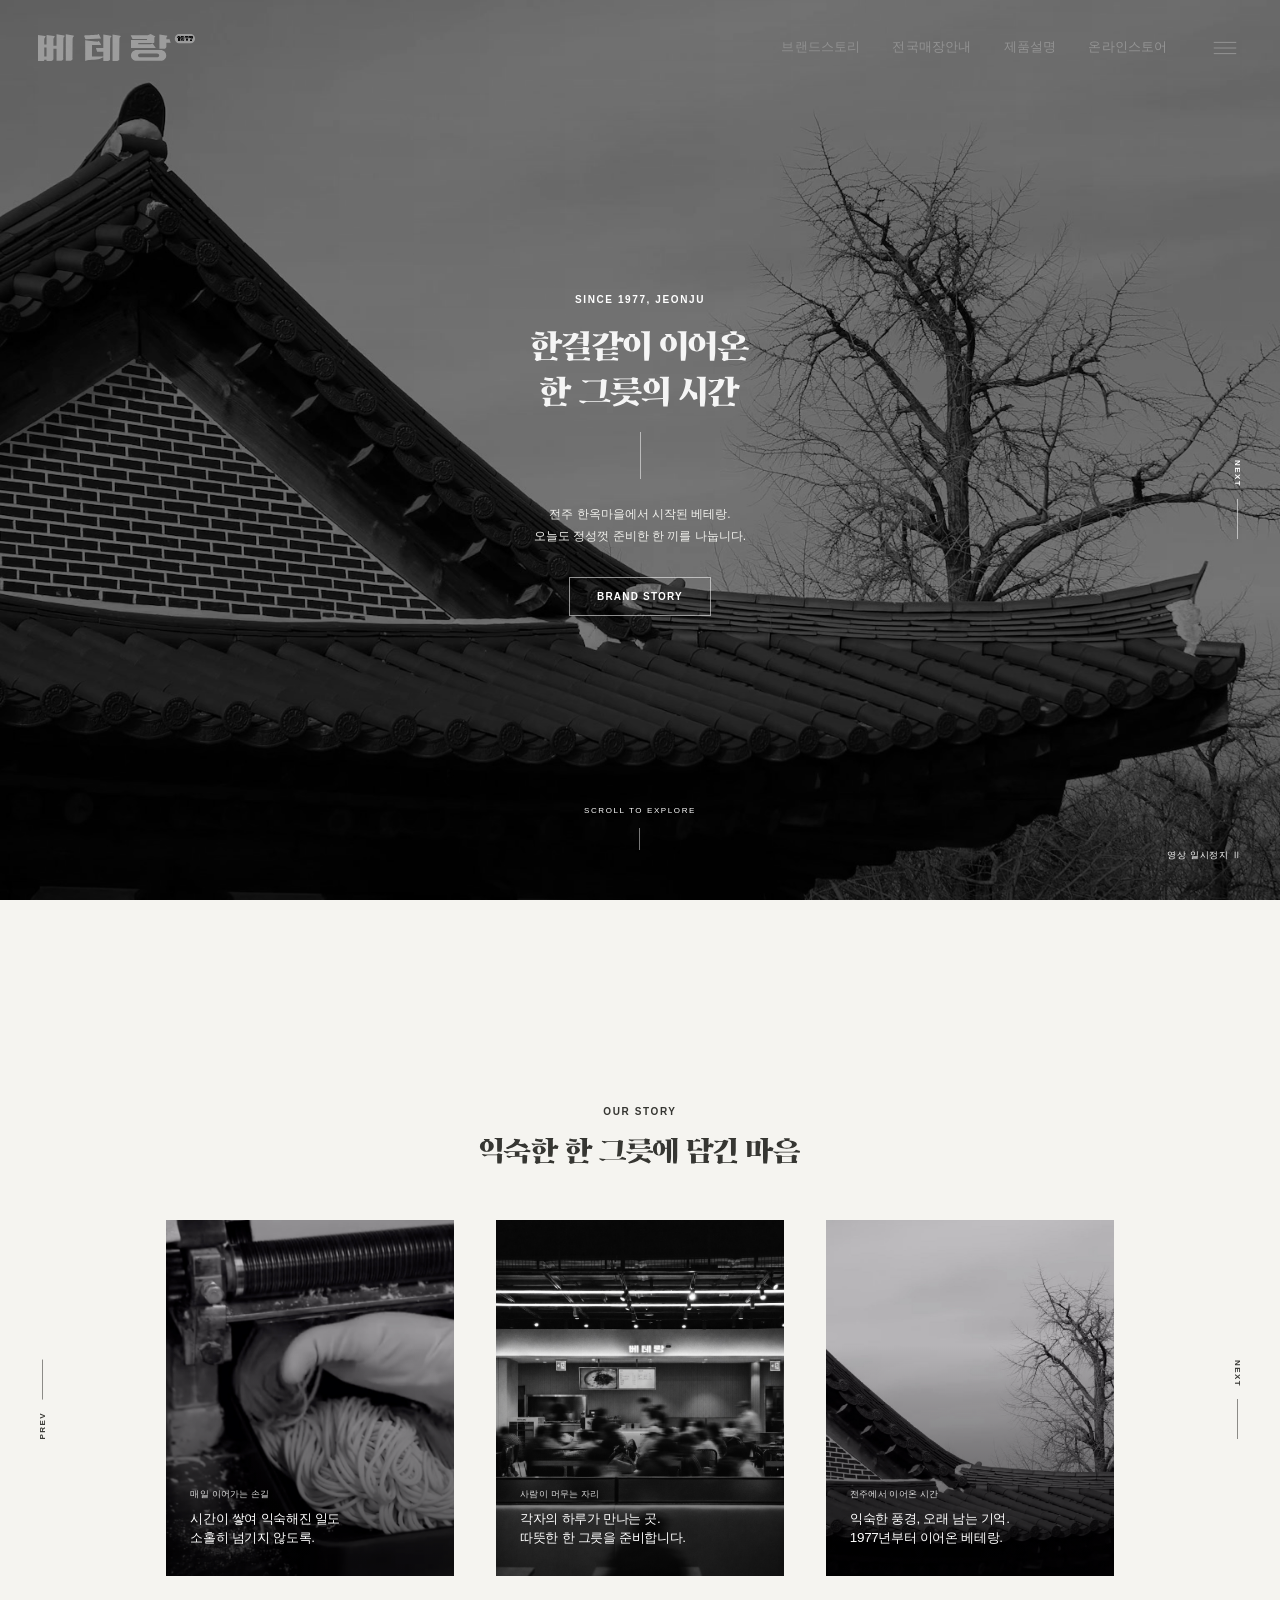
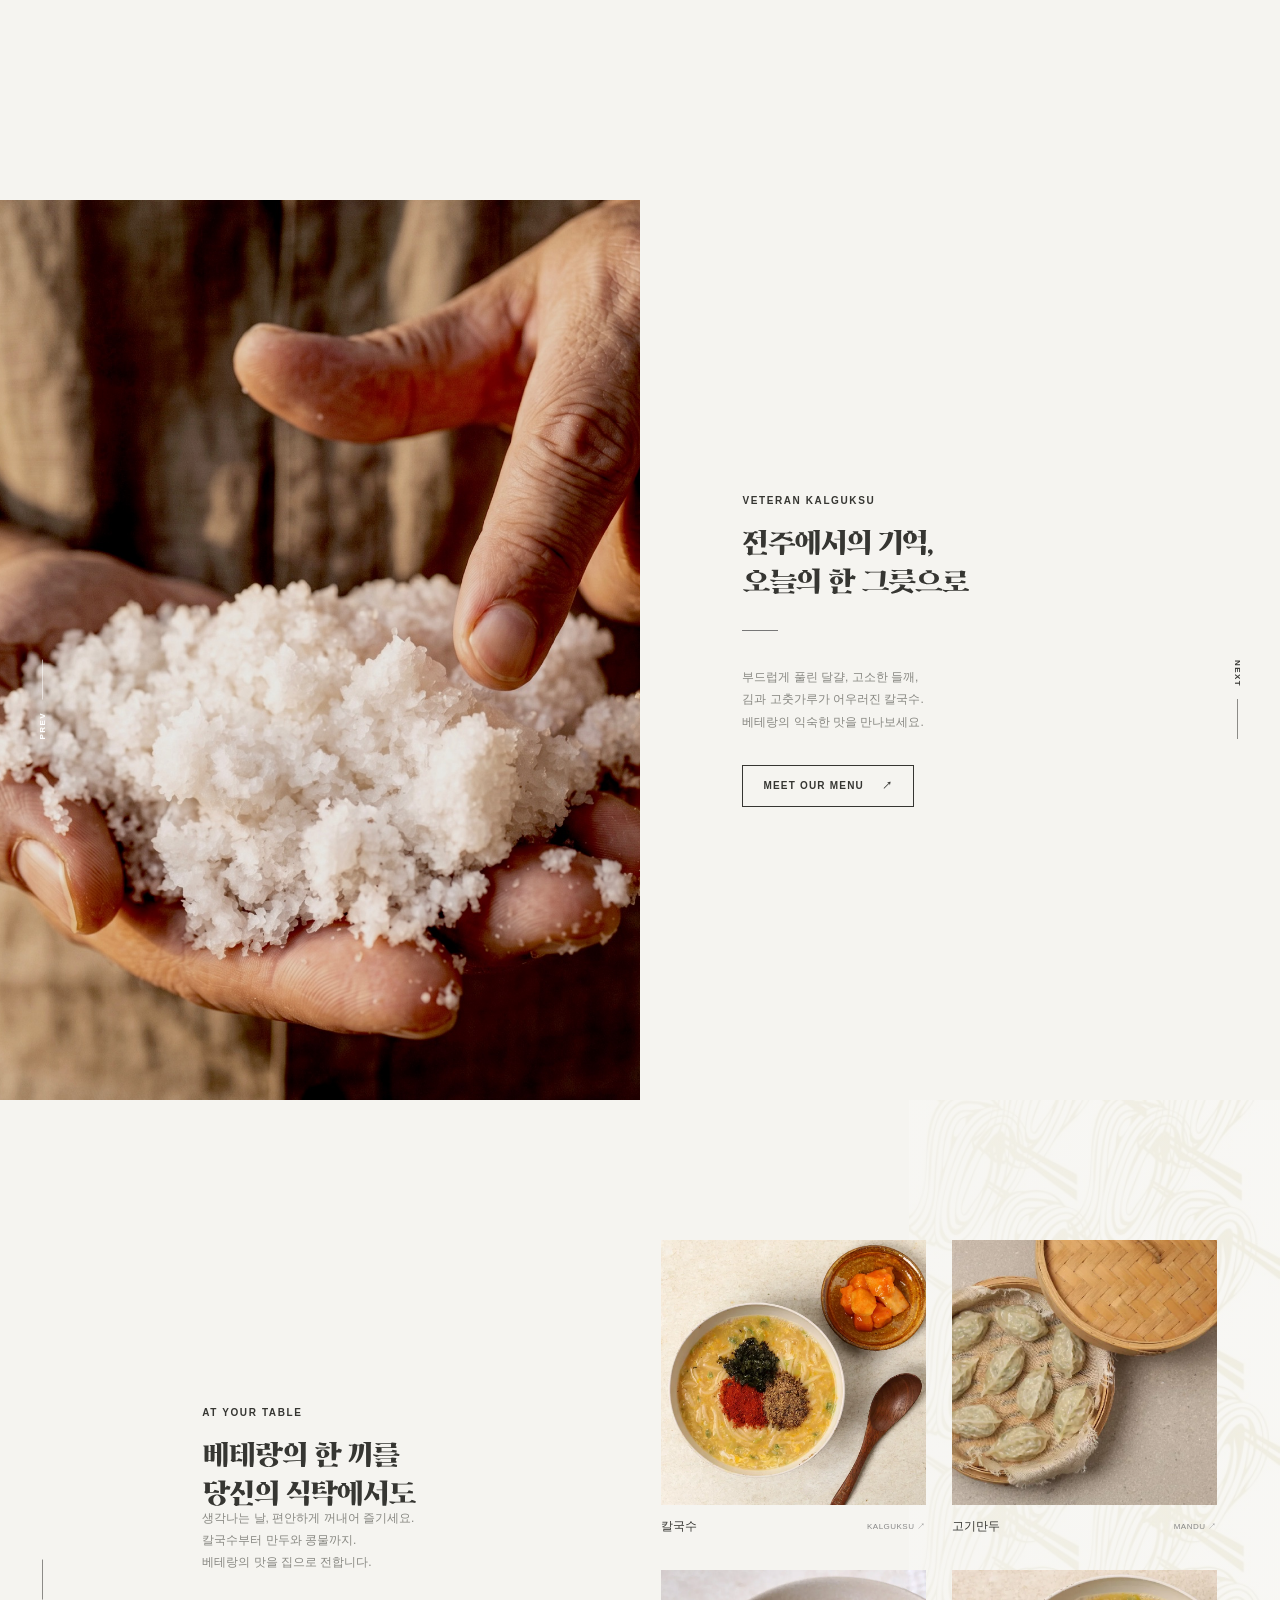
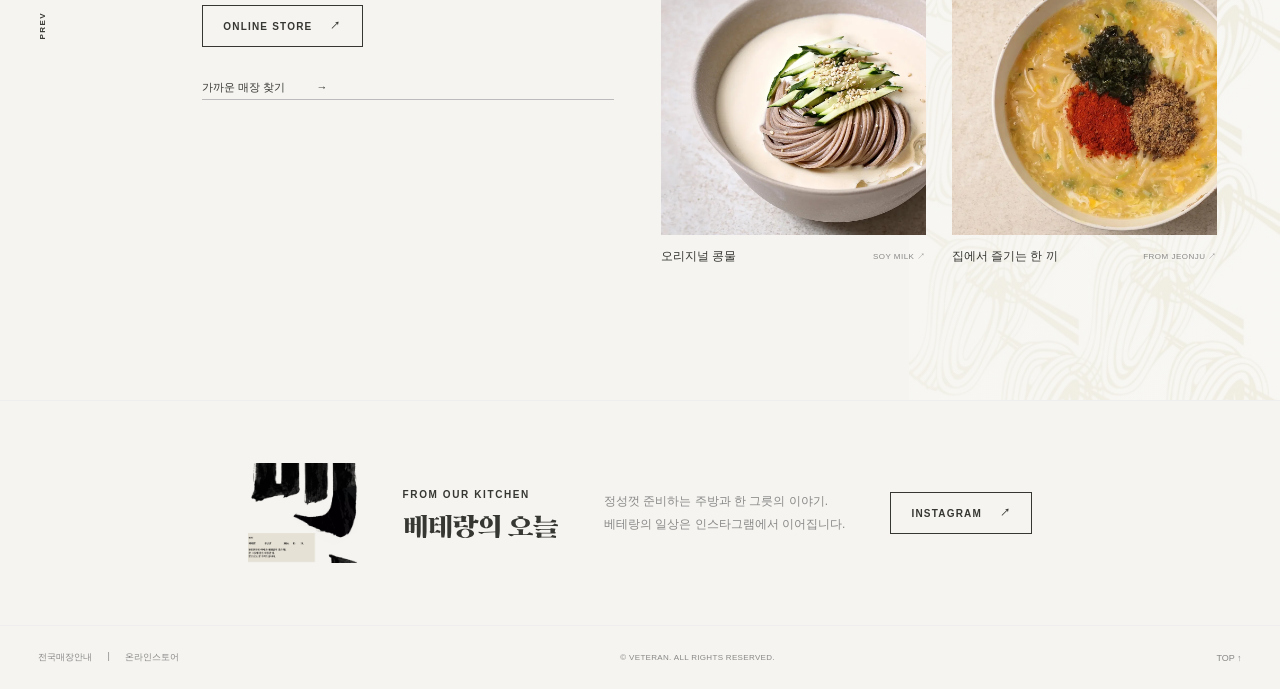
==== index.html @ 6465b23f "Add files via upload" ====
<!doctype html>
<html lang="ko">
<head>
  <meta charset="utf-8">
  <meta name="viewport" content="width=device-width, initial-scale=1">
  <meta name="description" content="1977년 전주에서 시작한 베테랑. 한결같이 준비하는 칼국수와 집에서도 만나는 베테랑의 한 끼.">
  <meta name="theme-color" content="#F5F4F0">
  <meta property="og:title" content="베테랑 · 1977년부터 이어온 한 그릇">
  <meta property="og:description" content="전주의 기억을 오늘의 식탁으로. 베테랑의 이야기, 음식, 매장을 만나보세요.">
  <meta property="og:type" content="website">
  <meta property="og:url" content="https://veteran1977.github.io/">
  <meta name="robots" content="index,follow">
  <link rel="canonical" href="https://veteran1977.github.io/">
  <meta property="og:image" content="https://veteran1977.github.io/assets/brand-still.jpg">
  <meta property="og:image:width" content="1920">
  <meta property="og:image:height" content="1080">
  <title>베테랑 · 1977년부터 이어온 한 그릇</title>
  <link rel="icon" href="assets/favicon.svg" type="image/svg+xml">
  <link rel="preload" as="image" href="assets/hero-poster.jpg">
  <link rel="stylesheet" href="styles.css?v=20261124-4">
  <script src="app.js?v=20261124-4" defer></script>
</head>
<body class="homepage">
  <a class="skip" href="#main">본문 바로가기</a>
  <header class="header"><a class="brand" href="index.html" aria-label="베테랑 홈"><img src="assets/logo-light.svg" alt="베테랑 1977" width="157" height="27"></a><nav class="top-nav" aria-label="주요 메뉴"><a href="brand.html">브랜드스토리</a><a href="stores.html">전국매장안내</a><a href="products.html">제품설명</a><a href="online-store.html">온라인스토어</a></nav><button class="menu-button" aria-label="메뉴 열기" aria-controls="menu" aria-expanded="false"><svg viewBox="0 0 32 32" aria-hidden="true"><path d="M4 10h24M4 16h24M4 22h24"/></svg></button></header>
 <dialog class="menu-panel" id="menu" aria-labelledby="menu-title"><div class="menu-top"><a href="index.html"><img src="assets/logo-dark.svg" width="157" height="27" alt="베테랑 1977"></a><button class="close-button" aria-label="메뉴 닫기" data-close="menu"><svg viewBox="0 0 32 32" aria-hidden="true"><path d="m7 7 18 18M25 7 7 25"/></svg></button></div><p class="eyebrow" id="menu-title">VETERAN · SINCE 1977</p><nav aria-label="전체 메뉴"><a href="brand.html"><span>01</span>브랜드스토리<small>BRAND STORY</small></a><a href="stores.html"><span>02</span>전국매장안내<small>OUR STORES</small></a><a href="products.html"><span>03</span>제품설명<small>OUR PRODUCTS</small></a><a href="online-store.html"><span>04</span>온라인스토어<small>ONLINE STORE</small></a></nav><div class="menu-links"><a href="https://www.instagram.com/veteran_1977/" target="_blank" rel="noopener noreferrer">INSTAGRAM ↗</a><a href="https://brand.naver.com/veteran/" target="_blank" rel="noopener noreferrer">OFFICIAL STORE ↗</a></div></dialog>

  <main id="main">
    <section class="scene hero" id="home" aria-labelledby="hero-title">
      <video class="hero-image hero-video" id="hero-video" autoplay muted loop playsinline preload="auto" poster="assets/hero-poster.jpg" aria-label="베테랑 주방과 매장의 흑백 영상, 소리 없이 반복 재생" width="1280" height="720"><source src="assets/brand-film.mp4" type="video/mp4">영상 재생을 지원하는 브라우저에서 확인해 주세요.</video>
      <div class="hero-shade"></div><button class="video-toggle" id="video-toggle" aria-label="배경 영상 일시정지">영상 일시정지 <span aria-hidden="true">Ⅱ</span></button>
      <div class="hero-copy">
        <p class="eyebrow">SINCE 1977, JEONJU</p>
        <h1 id="hero-title"><picture><source media="(max-width:650px)" srcset="assets/type-outline/index-0-center.svg"><img class="title-art" src="assets/type-outline/index-0.svg" alt="" aria-hidden="true" style="width:6.5065em" width="416" height="147"></picture><span class="sr-only">한결같이 이어온 한 그릇의 시간</span></h1>
        <span class="stem" aria-hidden="true"></span>
        <p class="description">전주 한옥마을에서 시작된 베테랑.<br>오늘도 정성껏 준비한 한 끼를 나눕니다.</p>
        <a class="outline-button" href="brand.html">BRAND STORY</a>
      </div>
      <a class="side-next" href="#story" aria-label="베테랑 이야기로 이동">NEXT<span></span></a>
      <a class="scroll-cue" href="#story">SCROLL TO EXPLORE<span></span></a>
    </section>

    <section class="scene story" id="story" aria-labelledby="story-title">
      <div class="section-heading"><p class="eyebrow">OUR STORY</p><h2 id="story-title"><picture><source media="(max-width:650px)" srcset="assets/type-outline/index-1-center.svg"><img class="title-art" src="assets/type-outline/index-1.svg" alt="" aria-hidden="true" style="width:11.0685em" width="708" height="61"></picture><span class="sr-only">익숙한 한 그릇에 담긴 마음</span></h2></div>
      <div class="story-grid">
        <a class="story-photo" href="https://www.instagram.com/p/DebCiYSSZDf/" target="_blank" rel="noopener noreferrer"><img src="assets/kitchen-hands.jpg" alt="제면기에서 면을 뽑아 받는 베테랑 주방의 모습" loading="lazy" width="1440" height="1740"><div class="photo-caption"><span>매일 이어가는 손길</span><h3>시간이 쌓여 익숙해진 일도<br>소홀히 넘기지 않도록.</h3></div></a>
        <a class="story-photo" href="stores.html"><img src="assets/store-interior.jpg" alt="손님들이 식사하는 베테랑 매장의 흑백 풍경" loading="lazy" width="1000" height="1000"><div class="photo-caption"><span>사람이 머무는 자리</span><h3>각자의 하루가 만나는 곳.<br>따뜻한 한 그릇을 준비합니다.</h3></div></a>
        <a class="story-photo" href="brand.html"><img src="assets/jeonju-roof.jpg" alt="전주 한옥의 기와지붕을 담은 흑백 사진" loading="lazy" width="1000" height="1000"><div class="photo-caption"><span>전주에서 이어온 시간</span><h3>익숙한 풍경, 오래 남는 기억.<br>1977년부터 이어온 베테랑.</h3></div></a>
      </div>
      <a class="side-prev" href="#home" aria-label="첫 화면으로 이동">PREV<span></span></a><a class="side-next" href="#signature" aria-label="대표 메뉴로 이동">NEXT<span></span></a>
    </section>

    <section class="scene signature" id="signature" aria-labelledby="signature-title">
      <div class="signature-image signature-slideshow" aria-label="재료와 그릇 사진" data-interval="1500">
        <img class="is-active" src="assets/ingredient-salt.jpg" alt="손바닥 위에 올린 굵은 소금" width="1345" height="1599" loading="lazy">
        <img src="assets/ingredient-cabbage.jpg" alt="연둣빛 배추 잎의 섬세한 결" width="1345" height="1599" loading="lazy" aria-hidden="true">
        <img src="assets/ingredient-chilli.jpg" alt="빛이 투과하는 붉은 고추의 단면" width="1345" height="1599" loading="lazy" aria-hidden="true">
        <img src="assets/ceramic-table.jpg" alt="차분한 청회색 도자기 그릇들" width="1514" height="1800" loading="lazy" aria-hidden="true">
      </div>
      <div class="signature-copy"><p class="eyebrow">VETERAN KALGUKSU</p><h2 id="signature-title"><picture><source media="(max-width:650px)" srcset="assets/type-outline/index-2-center.svg"><img class="title-art" src="assets/type-outline/index-2.svg" alt="" aria-hidden="true" style="width:7.8925em" width="505" height="147"></picture><span class="sr-only">전주에서의 기억, 오늘의 한 그릇으로</span></h2><span class="short-rule" aria-hidden="true"></span><p class="description">부드럽게 풀린 달걀, 고소한 들깨,<br>김과 고춧가루가 어우러진 칼국수.<br>베테랑의 익숙한 맛을 만나보세요.</p><a class="outline-button" href="https://brand.naver.com/veteran/products/4954028730" target="_blank" rel="noopener noreferrer">MEET OUR MENU <span>↗</span></a></div>
      <a class="side-prev" href="#story" aria-label="브랜드 이야기로 이동">PREV<span></span></a><a class="side-next" href="#table" aria-label="집에서 즐기는 제품으로 이동">NEXT<span></span></a>
    </section>

    <section class="scene table" id="table" aria-labelledby="table-title">
      <div class="table-copy"><p class="eyebrow">AT YOUR TABLE</p><h2 id="table-title"><picture><source media="(max-width:650px)" srcset="assets/type-outline/index-3-center.svg"><img class="title-art" src="assets/type-outline/index-3.svg" alt="" aria-hidden="true" style="width:7.4525em" width="477" height="147"></picture><span class="sr-only">베테랑의 한 끼를 당신의 식탁에서도</span></h2><span class="short-rule" aria-hidden="true"></span><p class="description">생각나는 날, 편안하게 꺼내어 즐기세요.<br>칼국수부터 만두와 콩물까지.<br>베테랑의 맛을 집으로 전합니다.</p><a class="outline-button" href="https://brand.naver.com/veteran/" target="_blank" rel="noopener noreferrer">ONLINE STORE <span>↗</span></a><a class="text-button" href="stores.html">가까운 매장 찾기 <span>→</span></a></div>
      <div class="table-grid">
        <a class="menu-tile" href="https://brand.naver.com/veteran/products/4954028730" target="_blank" rel="noopener noreferrer"><img src="assets/noodle-table.webp" alt="칼국수와 깍두기를 차린 베테랑 한 상" loading="lazy" width="1000" height="1000"><span>칼국수<small>KALGUKSU ↗</small></span></a>
        <a class="menu-tile" href="https://brand.naver.com/veteran/products/5247005203" target="_blank" rel="noopener noreferrer"><img src="assets/mandu.webp" alt="대나무 찜기에 담긴 베테랑 고기만두" loading="lazy" width="1000" height="1000"><span>고기만두<small>MANDU ↗</small></span></a>
        <a class="menu-tile" href="https://brand.naver.com/veteran/products/4962716386" target="_blank" rel="noopener noreferrer"><img src="assets/soy-milk.webp" alt="베테랑 콩물을 부어 완성한 콩국수 한 그릇" loading="lazy" width="1000" height="1000"><span>오리지널 콩물<small>SOY MILK ↗</small></span></a>
        <a class="menu-tile" href="https://brand.naver.com/veteran/products/4954028730" target="_blank" rel="noopener noreferrer"><img src="assets/noodle-store.webp" alt="김과 들깨, 고춧가루로 완성한 칼국수" loading="lazy" width="1000" height="1000"><span>집에서 즐기는 한 끼<small>FROM JEONJU ↗</small></span></a>
      </div>
      <a class="side-prev" href="#signature" aria-label="대표 메뉴로 이동">PREV<span></span></a>
    </section>

    <section class="journal" aria-labelledby="journal-title"><img class="journal-brush" src="assets/brush-detail.jpg" alt="붓의 질감으로 표현한 베테랑 그래픽" width="1200" height="1040" loading="lazy"><div><p class="eyebrow">FROM OUR KITCHEN</p><h2 id="journal-title"><picture><source media="(max-width:650px)" srcset="assets/type-outline/index-4-center.svg"><img class="title-art" src="assets/type-outline/index-4.svg" alt="" aria-hidden="true" style="width:5.7935em" width="371" height="60"></picture><span class="sr-only">베테랑의 오늘</span></h2></div><p>정성껏 준비하는 주방과 한 그릇의 이야기.<br>베테랑의 일상은 인스타그램에서 이어집니다.</p><a class="outline-button" href="https://www.instagram.com/veteran_1977/" target="_blank" rel="noopener noreferrer">INSTAGRAM <span>↗</span></a></section>
  </main>

  <footer class="footer"><div><a href="stores.html">전국매장안내</a><span aria-hidden="true">|</span><a href="online-store.html">온라인스토어</a></div><p>© VETERAN. ALL RIGHTS RESERVED.</p><a href="#main" aria-label="맨 위로 이동">TOP ↑</a></footer>
</body>
</html>
---- styles.css ----
:root{--ink:#242421;--muted:#888882;--line:#dadad5;--paper:#fff;--serif:'AppleMyungjo','Nanum Myeongjo','Batang',Georgia,serif;--sans:-apple-system,BlinkMacSystemFont,'Segoe UI','Noto Sans KR','Malgun Gothic',sans-serif}
*{box-sizing:border-box}html{scroll-behavior:smooth;scroll-padding-top:0}body{margin:0;background:var(--paper);color:var(--ink);font-family:var(--sans);word-break:keep-all}a{color:inherit;text-decoration:none}button,input{font:inherit}button{color:inherit;cursor:pointer}button:disabled{cursor:default}img{display:block;max-width:100%}h1,h2,h3,p{margin:0}button,a{-webkit-tap-highlight-color:transparent}a:focus-visible,button:focus-visible,input:focus-visible{outline:2px solid #478afe;outline-offset:6px}body:has(dialog[open]){overflow:hidden}.skip{position:fixed;z-index:100;left:20px;top:-80px;background:#fff;color:#111;padding:14px}.skip:focus{top:15px}.header{position:fixed;top:0;left:0;width:100%;z-index:20;display:flex;justify-content:space-between;align-items:center;padding:30px 3%;color:white;mix-blend-mode:difference;pointer-events:none}.header a,.header button{pointer-events:auto}.brand{display:block;width:157px}.brand img{width:100%;height:auto}.menu-button,.close-button{background:none;border:0;padding:2px;width:34px;height:34px}.menu-button svg,.close-button svg{width:30px;height:30px;fill:none;stroke:currentColor;stroke-width:1}.scene{min-height:760px;min-height:max(760px,100svh);position:relative;isolation:isolate}.eyebrow{font-size:10px;line-height:1.5;font-weight:600;letter-spacing:.16em}.scene h1,.scene h2{font-family:var(--serif);font-size:clamp(29px,2.65vw,44px);line-height:1.4;letter-spacing:-.04em;font-weight:400}.description{font-size:12px;line-height:1.85;font-weight:400}.outline-button{display:inline-flex;align-items:center;justify-content:center;gap:18px;min-width:142px;border:1px solid currentColor;padding:13px 20px;font-size:10px;letter-spacing:.12em;font-weight:600;transition:background .25s,color .25s,transform .25s}.outline-button:hover{background:var(--ink);color:#fff}.hero .outline-button:hover{background:#fff;color:#111}.hero{color:white;display:grid;place-items:center;text-align:center;background:#202020;overflow:hidden}.hero-image,.hero-shade{position:absolute;inset:0;width:100%;height:100%;z-index:-2;object-fit:cover;object-position:50% 39%;filter:grayscale(1) brightness(.77)}.hero-shade{z-index:-1;background:linear-gradient(0deg,#0006,transparent 34%,#0002),linear-gradient(90deg,#0003,#0002);}.hero-copy{margin-top:8px;padding:90px 25px}.hero h1{margin-top:23px}.stem{display:block;width:1px;height:47px;background:#ffffff85;margin:24px auto}.hero .description{color:#f1f1ed}.hero .outline-button{margin-top:30px;border-color:#ffffff8c}.scroll-cue{position:absolute;bottom:50px;font-size:8px;letter-spacing:.2em;display:flex;flex-direction:column;gap:13px;align-items:center}.scroll-cue span{height:22px;width:1px;background:#fff7}.side-next,.side-prev{position:absolute;top:50%;right:2.7%;display:flex;align-items:center;gap:12px;writing-mode:vertical-rl;font-size:8px;font-weight:600;letter-spacing:.18em;padding:10px 3px;z-index:3}.side-next span,.side-prev span{height:40px;width:1px;background:currentColor;opacity:.55}.side-prev{right:auto;left:2.7%;transform:rotate(180deg)}.section-heading{text-align:center;padding-top:118px}.section-heading h2{margin-top:18px}.story{padding-bottom:100px;display:flex;flex-direction:column;justify-content:center}.story .section-heading{padding-top:80px}.story-grid{display:grid;grid-template-columns:repeat(3,1fr);gap:42px;width:min(74%,1120px);margin:55px auto 0}.story-photo{position:relative;aspect-ratio:.81;overflow:hidden;background:#ddd}.story-photo img{width:100%;height:100%;object-fit:cover;transition:transform .8s}.story-photo:first-child img{object-position:50% 35%;transform:scale(1.06)}.story-photo:nth-child(2) img{object-position:49% 50%}.story-photo:hover img{transform:scale(1.04)}.story-photo:first-child:hover img{transform:scale(1.1)}.story-photo:after{content:'';position:absolute;inset:35% 0 0;background:linear-gradient(transparent,#0008)}.photo-caption{position:absolute;bottom:28px;left:24px;right:18px;color:white;z-index:1}.photo-caption span{font-size:9px;letter-spacing:.06em;opacity:.85}.photo-caption h3{font-family:var(--serif);font-weight:400;font-size:clamp(15px,1.35vw,21px);line-height:1.5;margin-top:10px;letter-spacing:-.02em}.signature{display:grid;grid-template-columns:1fr 1fr}.signature-image{height:100%;min-height:inherit;overflow:hidden;background:#e8e0d1}.signature-image img{width:100%;height:100%;min-height:inherit;object-fit:cover;object-position:50% 52%}.signature-copy{padding:140px 16%;display:flex;flex-direction:column;align-items:flex-start;justify-content:center}.signature h2,.table h2{margin-top:21px;font-size:clamp(28px,2.65vw,42px)}.short-rule{width:36px;height:1px;background:#777;margin:35px 0}.signature .description,.table .description{color:var(--muted)}.signature .outline-button,.table .outline-button{margin-top:32px}.signature .side-prev{color:#fff}.table{display:grid;grid-template-columns:43% 57%;align-items:center;padding:115px 8% 110px 15.8%;gap:4%}.table-copy{padding-right:8px}.table-grid{display:grid;grid-template-columns:1fr 1fr;gap:35px 26px}.menu-tile{display:block;min-width:0}.menu-tile img{width:100%;aspect-ratio:1;object-fit:cover;transition:transform .4s}.menu-tile:hover img{transform:translateY(-5px)}.menu-tile>span{display:flex;justify-content:space-between;align-items:center;margin-top:13px;font-size:12px}.menu-tile small{font-size:8px;letter-spacing:.06em;color:#888}.text-button{display:block;background:none;border:0;padding:18px 0 4px;font-size:11px;border-bottom:1px solid #bbb;margin-top:15px}.text-button span{margin-left:28px}.journal{padding:62px 8%;border-top:1px solid #eee;display:flex;align-items:center;justify-content:space-between;gap:30px}.journal h2{font-family:var(--serif);font-size:27px;font-weight:400;margin-top:12px}.journal>p{font-size:12px;line-height:1.9;color:#888}.footer{display:flex;align-items:center;justify-content:space-between;gap:20px;border-top:1px solid #eee;padding:25px 3%;font-size:9px;color:#888}.footer>div{display:flex;gap:15px}.footer button{background:none;border:0;padding:0;font-size:inherit}.footer>p{font-size:8px;letter-spacing:.04em}.mobile-only{display:none}
dialog{border:0;color:var(--ink);background:#fff}dialog::backdrop{background:#1118;backdrop-filter:blur(3px)}.menu-panel{width:100%;height:100%;max-height:100%;max-width:100%;padding:32px 8%;margin:0}.menu-top{display:flex;justify-content:space-between;align-items:center}.menu-panel>.eyebrow{margin:70px 0 25px;color:#888}.menu-panel nav{width:min(850px,100%);margin:0 auto}.menu-panel nav>a,.menu-panel nav>button{display:flex;align-items:baseline;width:100%;gap:26px;padding:24px 0;border:0;border-bottom:1px solid #e4e4df;background:none;text-align:left;font-family:var(--serif);font-size:clamp(24px,3vw,42px);font-weight:400}.menu-panel nav span{font-family:var(--sans);font-size:10px;color:#999}.menu-panel nav small{margin-left:auto;font-family:var(--sans);font-size:9px;letter-spacing:.1em;color:#999}.menu-panel nav a:hover,.menu-panel nav button:hover{color:#8c7157}.menu-links{display:flex;gap:35px;margin:45px auto 0;width:min(850px,100%);font-size:10px;letter-spacing:.1em}.stores-panel{width:min(760px,92%);max-height:90svh;padding:48px}.store-head{display:flex;justify-content:space-between;gap:20px}.store-head h2{font-family:var(--serif);font-weight:400;font-size:30px;margin-top:14px}.store-intro{font-size:12px;line-height:1.7;color:#777;margin-top:23px}.search-label{display:block;font-size:11px;margin:26px 0 9px}.stores-panel input{width:100%;border:0;border-bottom:1px solid #777;padding:12px 0;border-radius:0;background:#fff;color:#222;font-size:14px}.store-row{padding:19px 0;border-bottom:1px solid #e5e5e2;display:flex;justify-content:space-between;align-items:center;gap:16px}.store-row h3{font-size:15px;font-weight:500}.store-row p{font-size:11px;color:#888;margin-top:7px;line-height:1.6}.store-row a{font-size:11px;white-space:nowrap;border-bottom:1px solid #bbb;padding:5px 0}.store-note,.empty{color:#888;font-size:10px;line-height:1.8;margin-top:22px}.empty{padding:25px 0}
.menu-tile img{height:auto}
@media(min-width:1600px){.story-grid{gap:52px}.scene{min-height:900px;min-height:100svh}.signature-copy{padding-left:20%}.table{padding-top:120px;padding-bottom:120px}.description{font-size:14px}}
@media(max-width:1000px){.header{padding:25px 4%}.scene{min-height:700px;min-height:100svh}.story-grid{width:80%;gap:20px}.photo-caption{left:17px;bottom:20px}.signature-copy{padding-left:14%;padding-right:13%}.table{padding:110px 7% 90px 11%;grid-template-columns:42% 58%;gap:2%}.table-grid{gap:23px 16px}.menu-tile>span{font-size:11px;display:block}.menu-tile small{display:block;margin-top:5px}.side-next{right:2%}.side-prev{left:2%}}
@media(max-width:650px){.header{padding:23px 6%}.brand{width:130px}.scene h1,.scene h2{font-size:29px}.hero{min-height:100svh}.hero-image{object-position:45% 37%}.hero-copy{padding:90px 35px 115px}.hero h1{font-size:31px;line-height:1.5}.mobile-only{display:block}.stem{height:35px;margin:22px auto}.hero .description{font-size:11px}.scroll-cue{bottom:35px}.side-next,.side-prev{display:none}.story{min-height:0;padding:80px 7%}.story .section-heading{padding-top:0}.section-heading h2{font-size:26px}.story-grid{width:100%;gap:18px;grid-template-columns:1fr;margin-top:35px}.story-photo{aspect-ratio:1.02}.story-photo:first-child{aspect-ratio:1.12}.story-photo:first-child img{object-position:50% 35%}.photo-caption{left:25px;bottom:25px}.photo-caption h3{font-size:23px}.photo-caption span{font-size:10px}.signature{display:block;min-height:0}.signature-image{height:95vw;min-height:0}.signature-image img{min-height:0;object-position:center}.signature-copy{padding:65px 11% 75px;min-height:430px}.signature h2,.table h2{font-size:29px}.short-rule{margin:27px 0}.description{font-size:12px}.table{display:flex;flex-direction:column;align-items:stretch;padding:65px 7% 75px;min-height:0;gap:40px}.table-copy{padding-left:4%}.table-grid{gap:26px 17px}.menu-tile img{aspect-ratio:1}.menu-tile>span{font-size:12px}.journal{padding:45px 8%;display:block}.journal>p{margin:22px 0}.journal .outline-button{margin-top:4px}.footer{padding:25px 7%;flex-wrap:wrap;gap:20px}.footer>p{order:3;width:100%}.menu-panel{padding:25px 7%}.menu-panel>.eyebrow{margin-top:65px}.menu-panel nav>a,.menu-panel nav>button{gap:15px;padding:24px 0;font-size:25px}.menu-panel nav small{display:none}.menu-links{gap:24px}.stores-panel{padding:28px 24px}.store-head h2{font-size:26px}.store-row h3{font-size:14px}.store-row p{font-size:10px}}
@media(prefers-reduced-motion:reduce){html{scroll-behavior:auto}*,*:before,*:after{transition:none!important;animation:none!important}}

/* Separate pages and visible top navigation */
[hidden]{display:none!important}.top-nav{display:flex;align-items:center;justify-content:flex-end;gap:32px;margin-left:auto;margin-right:40px;font-size:13px;letter-spacing:.015em;pointer-events:auto}.top-nav a{padding:8px 0;white-space:nowrap;border-bottom:1px solid transparent}.top-nav a:hover,.top-nav a[aria-current=page]{border-color:currentColor}.header .menu-button{flex-shrink:0}.hero-video{filter:grayscale(1) brightness(.85);object-position:50% 50%}.video-toggle{position:absolute;right:3%;bottom:28px;z-index:4;background:none;border:0;color:#fff;padding:10px 0;font-size:9px;letter-spacing:.08em}.video-toggle span{margin-left:8px}.subpage .header{background:none}.page-intro{text-align:center;padding:160px 7% 65px}.page-intro h1{font-family:var(--serif);font-size:clamp(35px,3.5vw,55px);font-weight:400;line-height:1.45;letter-spacing:-.055em;margin:22px 0 24px}.page-intro>p:last-of-type{font-size:14px;line-height:1.95;color:#888}.page-intro .outline-button{margin-top:30px}.brand-wide{margin:0 7%;height:min(58vw,670px);overflow:hidden}.brand-wide img{width:100%;height:100%;object-fit:cover;}.editorial-section{display:grid;grid-template-columns:1fr 1fr;gap:10%;padding:90px 14%}.editorial-section h2,.brand-pair h2,.page-end h2{font-family:var(--serif);font-size:clamp(29px,2.8vw,42px);font-weight:400;line-height:1.5;letter-spacing:-.045em;margin-top:22px}.editorial-copy{font-size:14px;line-height:2;color:#777}.editorial-copy p+p{margin-top:25px}.brand-pair{display:grid;grid-template-columns:1fr 1fr;align-items:center;background:#faf9f7}.brand-pair>img{width:100%;height:auto;aspect-ratio:1;object-fit:cover}.brand-pair>div{padding:12% 16%}.brand-pair p:not(.eyebrow){color:#888;line-height:1.9;font-size:13px;margin:28px 0}.page-end{text-align:center;padding:100px 7%}.page-end>div{display:flex;gap:16px;justify-content:center;margin-top:38px}.page-end .outline-button{font-size:12px}.directory{width:min(86%,1320px);margin:15px auto 90px}.directory-tools{display:flex;align-items:center;justify-content:space-between;border-bottom:1px solid #888;gap:28px;padding-bottom:25px}.region-tabs{display:flex;gap:35px}.region-tabs button{background:none;border:0;border-bottom:1px solid transparent;padding:9px 0;font-size:15px;color:#aaa}.region-tabs button[aria-pressed=true]{color:#222;border-color:#222}.region-tabs small{font-size:10px;margin-left:5px;vertical-align:super}.directory-search{position:relative;width:250px}.directory-search input{border:0;border-bottom:1px solid #ccc;padding:11px 30px 11px 0;font-size:12px;background:#fff;border-radius:0;width:100%;color:#222}.directory-search svg{position:absolute;right:4px;top:10px;width:20px;height:20px;fill:none;stroke:#777;stroke-width:1.2}.sr-only{position:absolute!important;width:1px;height:1px;padding:0;margin:-1px;overflow:hidden;clip:rect(0,0,0,0);white-space:nowrap;border:0}.directory-count{font-size:11px;color:#888;margin:22px 0 5px}.directory-row{display:grid;grid-template-columns:30% 1fr auto;gap:24px;align-items:center;padding:31px 0;border-bottom:1px solid #ddd}.directory-row .eyebrow{color:#999;font-size:10px;margin-bottom:10px}.directory-row h2{font-size:20px;font-weight:500;letter-spacing:-.04em}.directory-details address{font-style:normal;font-size:13px;line-height:1.8}.directory-details p{font-size:12px;color:#888;line-height:1.8;margin-top:9px}.directory-links{display:flex;flex-direction:column;gap:15px;align-items:flex-end;font-size:12px}.directory-links a:last-child{font-size:11px;border-bottom:1px solid #bbb;padding-bottom:4px}.directory-note{font-size:11px;color:#999;line-height:1.9;margin-top:25px}.stores-photo{width:100%;margin:0;height:330px;overflow:hidden}.stores-photo img{width:100%;height:100%;object-fit:cover;}.product-index{display:flex;gap:40px;justify-content:center;margin:0 7% 65px;border-top:1px solid #eee;border-bottom:1px solid #eee;padding:23px;font-size:13px}.product-editorial{display:grid;grid-template-columns:1fr 1fr;align-items:center;scroll-margin-top:95px}.product-editorial>img{width:100%;height:auto;aspect-ratio:1;object-fit:cover}.product-editorial>div{padding:9% 16%}.product-editorial h2{font-family:var(--serif);font-size:clamp(26px,2.4vw,38px);font-weight:400;line-height:1.5;letter-spacing:-.045em;margin:20px 0 27px}.product-editorial p:not(.eyebrow){font-size:13px;color:#888;line-height:1.95}.product-editorial dl{margin:30px 0}.product-editorial dl>div{border-top:1px solid #ddd;padding:15px 0;font-size:12px;line-height:1.9}.product-editorial dt{color:#333;font-weight:500}.product-editorial dd{margin:4px 0 0;color:#888}.product-editorial .outline-button{font-size:11px;letter-spacing:0}.product-editorial.reverse>img{grid-column:2;grid-row:1}.product-editorial.reverse>div{grid-column:1;grid-row:1}.product-note{font-size:11px;color:#888;padding:45px 7%;text-align:center}.shop-grid{display:grid;grid-template-columns:repeat(3,1fr);gap:35px;width:86%;margin:20px auto 95px}.shop-image{display:block;overflow:hidden}.shop-image img{width:100%;height:auto;aspect-ratio:1;object-fit:cover;transition:transform .6s}.shop-image:hover img{transform:scale(1.025)}.shop-grid .eyebrow{margin-top:23px;color:#999;font-size:9px}.shop-grid h2{font-size:19px;font-weight:500;letter-spacing:-.04em;margin-top:12px}.shop-grid p:not(.eyebrow){font-size:12px;color:#888;line-height:1.8;margin-top:12px}.shop-grid .text-button{font-size:11px;width:max-content;max-width:100%;letter-spacing:0}.shop-information{padding:45px 7% 65px;border-top:1px solid #eee;display:grid;grid-template-columns:1fr 2fr 1fr;gap:30px;align-items:start}.shop-information h2{font-size:17px;font-weight:500}.shop-information p{font-size:12px;line-height:1.9;color:#888}.shop-information>a{font-size:11px;text-align:right;text-decoration:underline;text-underline-offset:5px}
@media(max-width:900px){.top-nav{gap:21px;margin-right:25px;font-size:12px}.header .brand{width:135px}.editorial-section{padding:65px 9%;gap:8%}.brand-pair>div,.product-editorial>div{padding:12%}.directory-row{grid-template-columns:31% 1fr;gap:16px}.directory-links{grid-column:2;flex-direction:row;justify-content:space-between;align-items:center}.shop-grid{gap:22px}.shop-grid h2{font-size:17px}}
@media(max-width:650px){.header{flex-wrap:wrap;row-gap:15px;padding:18px 5%}.header .brand{width:116px}.top-nav{order:3;width:100%;justify-content:space-between;gap:10px;margin:0;font-size:11px}.header .menu-button{margin-left:auto;width:27px;height:27px}.header .menu-button svg{width:27px;height:27px}.page-intro{padding:150px 7% 50px}.page-intro h1{font-size:33px}.page-intro>p:last-of-type{font-size:12px}.brand-wide{margin:0;height:75vw}.editorial-section{display:block;padding:55px 9%}.editorial-copy{margin-top:32px;font-size:13px}.brand-pair{display:block}.brand-pair>div{padding:52px 9%}.brand-pair h2,.editorial-section h2,.page-end h2{font-size:29px}.page-end{padding:65px 7%}.page-end>div{gap:12px}.page-end .outline-button{min-width:0;font-size:11px;padding:13px 15px}.directory{width:86%;margin-bottom:55px}.directory-tools{display:block;padding-bottom:18px}.region-tabs{gap:28px}.region-tabs button{font-size:13px}.directory-search{display:block;width:100%;margin-top:20px}.directory-row{display:block;padding:25px 0}.directory-row h2{font-size:19px}.directory-details{margin-top:15px}.directory-details address{font-size:12px}.directory-details p{font-size:11px;margin-top:6px}.directory-links{margin-top:19px;justify-content:flex-start;gap:28px;font-size:12px}.directory-note{font-size:10px}.stores-photo{height:210px}.product-index{gap:25px;font-size:12px;margin-bottom:0;padding:20px 0}.product-editorial{display:flex;flex-direction:column;scroll-margin-top:110px}.product-editorial>div{padding:45px 9% 60px}.product-editorial h2{font-size:28px}.product-editorial p:not(.eyebrow){font-size:13px}.product-note{text-align:left;font-size:10px;line-height:1.9;padding:25px 7%}.shop-grid{grid-template-columns:1fr;width:86%;gap:50px;margin-top:0;margin-bottom:55px}.shop-grid h2{font-size:22px}.shop-information{display:block;padding:35px 7% 50px}.shop-information p{margin:20px 0}.shop-information>a{display:inline-block;text-align:left}.video-toggle{right:6%;bottom:23px;font-size:9px}.hero-copy{padding-top:150px}.hero h1{font-size:30px}}

/* Locally activated title face; no proprietary font binary is distributed. */
:root{--headline:"JJ 블랙로즈","J블랙로즈","JJ BlackRose","JBlackRose","J Black Rose",var(--serif)}
.page-intro h1,.editorial-section h2,.brand-pair h2,.page-end h2,.product-editorial h2{font-family:var(--headline)}
@font-face{font-family:'VETERAN Title';src:local('JJ블랙로즈'),local('JJ 블랙로즈'),local('JJBlackRose'),local('J블랙로즈'),local('JBlackRose'),local('J Black Rose');font-style:normal;font-weight:400;font-display:swap}
:root{--headline:'VETERAN Title','JJ블랙로즈','JJ 블랙로즈','J블랙로즈','JJBlackRose','JBlackRose',var(--serif)}
.hero h1,.section-heading h2,.signature h2,.table h2,.page-intro h1,.editorial-section h2,.brand-pair h2,.page-end h2,.product-editorial h2{font-family:var(--headline)}
.stores-photo img{height:120%;object-position:center top}
/* Reporting revision: warm paper, page-specific titles, official interactive map. */
:root{--paper:#f5f4f0;--headline:'VETERAN Title',var(--serif)}
@font-face{font-family:'VETERAN Kwangya';src:local('SDKwangya'),local('Sandoll 광야'),local('산돌 광야');font-style:normal;font-weight:400;font-display:swap}
.subpage{--headline:'VETERAN Kwangya',var(--sans)}
.subpage h1,.subpage .editorial-section h2,.subpage .brand-pair h2,.subpage .page-end h2,.subpage .product-editorial h2{font-family:var(--headline);font-weight:400}
.menu-panel,.signature-copy,.table-copy,.journal,.footer,.product-editorial>div,.shop-card{background:var(--paper)}
.stores-hero{position:relative;isolation:isolate;padding:0 5% 52px;overflow:hidden;color:#f5f4f0}
.stores-hero-backdrop{position:absolute;inset:0;z-index:-2;background:linear-gradient(180deg,rgba(0,0,0,.56),rgba(0,0,0,.28)),url('assets/store-facade.jpg') center/cover no-repeat;}
.stores-hero .page-intro{padding:145px 0 35px}
.stores-hero .page-intro h1{font-size:clamp(32px,3.2vw,48px);margin:17px 0 20px}
.stores-hero .page-intro>p:last-of-type{color:#ecebe6}
.map-shell{max-width:930px;margin:auto}
.map-scroll{overflow-x:auto;overscroll-behavior-x:contain;scrollbar-width:thin;scrollbar-color:#bbb transparent}
.store-map{position:relative;width:100%;aspect-ratio:1306/1048}
.store-map-art{display:block;width:100%;height:100%;opacity:.9;border-radius:12px;overflow:hidden}
.map-pin{position:absolute;transform:translate(-50%,-50%);width:4.5%;aspect-ratio:1;min-width:44px;min-height:44px;border:2px solid transparent;border-radius:50%;transition:box-shadow .2s,background .2s;z-index:2}
.map-pin:hover,.map-pin:focus-visible{background:rgba(255,255,255,.22);border-color:#a83722;box-shadow:0 0 0 5px rgba(168,55,34,.2);outline:none}
.map-help{font-size:12px;text-align:center;letter-spacing:.03em;margin:20px 0 0;color:#f0efe9}
.map-mobile-hint{display:none}
.directory{padding-top:66px}
.directory-row{scroll-margin-top:112px;outline:none;transition:background .3s,box-shadow .3s}
.directory-row:target,.directory-row.is-selected{background:#ebe9e2;box-shadow:18px 0 #ebe9e2,-18px 0 #ebe9e2}
.store-row-number{font-family:var(--sans);font-size:12px;font-weight:400;color:#958b78;display:block;margin-bottom:12px;letter-spacing:.08em}
@media(max-width:650px){.stores-hero{padding:0 20px 30px}.stores-hero .page-intro{padding:152px 0 28px}.stores-hero .page-intro h1{font-size:31px}.store-map{min-width:700px}.map-mobile-hint{display:block;font-size:11px;color:#e6e3dc;margin:0 0 10px}.map-help{font-size:11px;line-height:1.7;margin-top:15px}.directory{padding-top:35px}.directory-row{scroll-margin-top:128px}.map-pin{min-width:44px}.directory-row:target,.directory-row.is-selected{box-shadow:10px 0 #ebe9e2,-10px 0 #ebe9e2}}
.stores-hero-backdrop{background-image:linear-gradient(180deg,rgba(0,0,0,.48),rgba(0,0,0,.18)),url('assets/brand-still.jpg');background-position:center center}
.title-art{display:block;max-width:100%;height:auto;object-fit:contain}
.hero h1 .title-art,.section-heading .title-art,.page-intro .title-art,.journal .title-art{margin-inline:auto}
.hero h1 .title-art,.stores-hero h1 .title-art{filter:brightness(0) invert(.96)}
@media(prefers-reduced-motion:reduce){html{scroll-behavior:auto}}
.map-controls{display:none}
.header.is-scrolled{background:rgba(245,244,240,.97);color:var(--ink);mix-blend-mode:normal}
.header.is-scrolled .brand img{filter:none}
@media(max-width:650px){.map-controls{display:flex;align-items:center;justify-content:space-between;gap:10px;margin:0 0 12px}.map-controls .map-mobile-hint{margin:0;font-size:10px}.map-zoom{background:transparent;color:#f5f4f0;border:1px solid #bdb9b0;padding:8px 10px;font-size:11px;white-space:nowrap}.store-map{min-width:0}.map-shell.is-zoomed .store-map{min-width:700px}.map-pin{min-width:28px;min-height:28px}.map-shell.is-zoomed .map-pin{min-width:44px;min-height:44px}}

/* Second review: quieter photography and responsive editorial typography. */
:root{--ink:#363632}
.skip,.hero .outline-button:hover,.stores-panel input,.directory-search input,.region-tabs button[aria-pressed=true]{color:var(--ink)}
.region-tabs button[aria-pressed=true]{border-color:var(--ink)}
.page-end h2 .title-art{margin-inline:auto}
.editorial-section h2,.brand-pair h2,.page-end h2{font-size:clamp(25px,2.25vw,34px)}
.signature h2,.table h2{font-size:clamp(25px,2.25vw,34px)}
.product-editorial h2{font-size:clamp(23px,2vw,31px)}
.section-heading h2{font-size:clamp(26px,2.3vw,37px)}
.photo-caption h3{font-family:var(--sans);font-size:clamp(13px,1.05vw,16px);line-height:1.45;font-weight:400;letter-spacing:-.025em;margin-top:8px}
.photo-caption span{font-size:9px;letter-spacing:.025em}
.story-photo img{}
.story-photo:nth-child(2) img{object-position:50% 58%}
.story-photo:nth-child(3) img{object-position:48% 55%}
.story-photo:after{background:linear-gradient(transparent,#0009)}
.signature-image img{object-position:60% 50%;}
.material-study{padding:95px 8% 105px;background:#eeede7}
.material-heading{text-align:center;margin-bottom:42px}
.material-heading h2{font-size:20px;font-weight:400;letter-spacing:-.04em;margin:18px 0 14px}
.material-heading>p:last-child{font-size:12px;color:var(--muted)}
.material-grid{display:grid;grid-template-columns:repeat(4,1fr);gap:25px;max-width:1250px;margin:auto}
.material-grid figure{margin:0;min-width:0}
.material-grid img{width:100%;height:auto;aspect-ratio:.86;object-fit:cover;}
.material-grid figcaption{text-align:center;font-size:11px;color:#77776f;margin-top:18px}
.table{background-image:linear-gradient(90deg,#f5f4f0f5 25%,#f5f4f0b8),url('assets/noodle-pattern.jpg');background-repeat:no-repeat;background-position:right center;background-size:auto,29% auto}
.table-copy{background:none}
.table .menu-tile img{}
.journal{justify-content:center;gap:45px}
.journal-brush{width:110px;height:100px;object-fit:cover;mix-blend-mode:multiply;flex-shrink:0}
.stores-hero-backdrop{background-image:linear-gradient(180deg,rgba(0,0,0,.6),rgba(0,0,0,.28)),url('assets/store-interior.jpg');background-position:center 58%}
.header.is-scrolled .brand img{filter:none}
@media(max-width:900px){.journal{gap:24px}.journal-brush{width:85px}.material-grid{gap:16px}}
@media(max-width:650px){
 .photo-caption{left:20px;right:20px;bottom:23px;text-align:center}
 .photo-caption h3{font-size:15px;line-height:1.35;margin-top:8px;letter-spacing:-.025em}
 .photo-caption span{font-size:9px;line-height:1.3}
 .signature-copy,.table-copy,.editorial-section,.brand-pair>div,.product-editorial>div,.shop-information,.journal{text-align:center}
 .signature-copy{align-items:center;padding:56px 9% 64px;min-height:0}
 .signature h2,.table h2,.editorial-section h2,.brand-pair h2,.page-end h2{font-size:25px}
 .product-editorial h2{font-size:24px}
 .section-heading h2{font-size:24px}
 .signature .title-art,.table .title-art,.editorial-section .title-art,.brand-pair .title-art,.product-editorial .title-art,.page-end .title-art,.shop-grid .title-art{margin-inline:auto}
 .short-rule{margin:26px auto}
 .table-copy{padding:0}
 .table .text-button,.editorial-copy .text-button{margin-left:auto;margin-right:auto;width:max-content}
 .table .menu-tile>span{text-align:center;font-size:11px}
 .table{background-size:auto,55% auto;background-position:center,right bottom}
 .material-study{padding:60px 7% 65px}
 .material-heading{margin-bottom:30px}
 .material-heading h2{font-size:17px}
 .material-grid{grid-template-columns:1fr 1fr;gap:26px 16px}
 .material-grid figcaption{font-size:10px;margin-top:12px}
 .journal-brush{width:95px;height:82px;margin:0 auto 28px}
 .journal .title-art{margin-inline:auto}
 .journal>p{font-size:11px}
 .shop-grid .text-button{margin-left:auto;margin-right:auto}
 .shop-information>a{text-align:center}
}

/* Four original-color photographs replace the enlarged onion image. */
.signature-slideshow{position:relative;isolation:isolate;overflow:hidden}
.signature-slideshow img{position:absolute;inset:0;width:100%;height:100%;min-height:0;object-fit:cover;object-position:center;filter:none;opacity:0;transition:opacity .28s ease}
.signature-slideshow img.is-active{opacity:1;z-index:1}


@media(max-width:650px){.signature-slideshow{height:95vw;min-height:0}}

/* Repeat gentle section entrances when scrolling in either direction. */
.scroll-reveal{opacity:0;transform:translate3d(0,var(--reveal-offset,22px),0);transition:opacity .72s ease,transform .72s cubic-bezier(.22,.61,.36,1)}
.scroll-reveal.is-in-view,.scroll-reveal:focus-within{opacity:1;transform:translate3d(0,0,0)}
@media(prefers-reduced-motion:reduce){.scroll-reveal{opacity:1;transform:none;transition:none}}
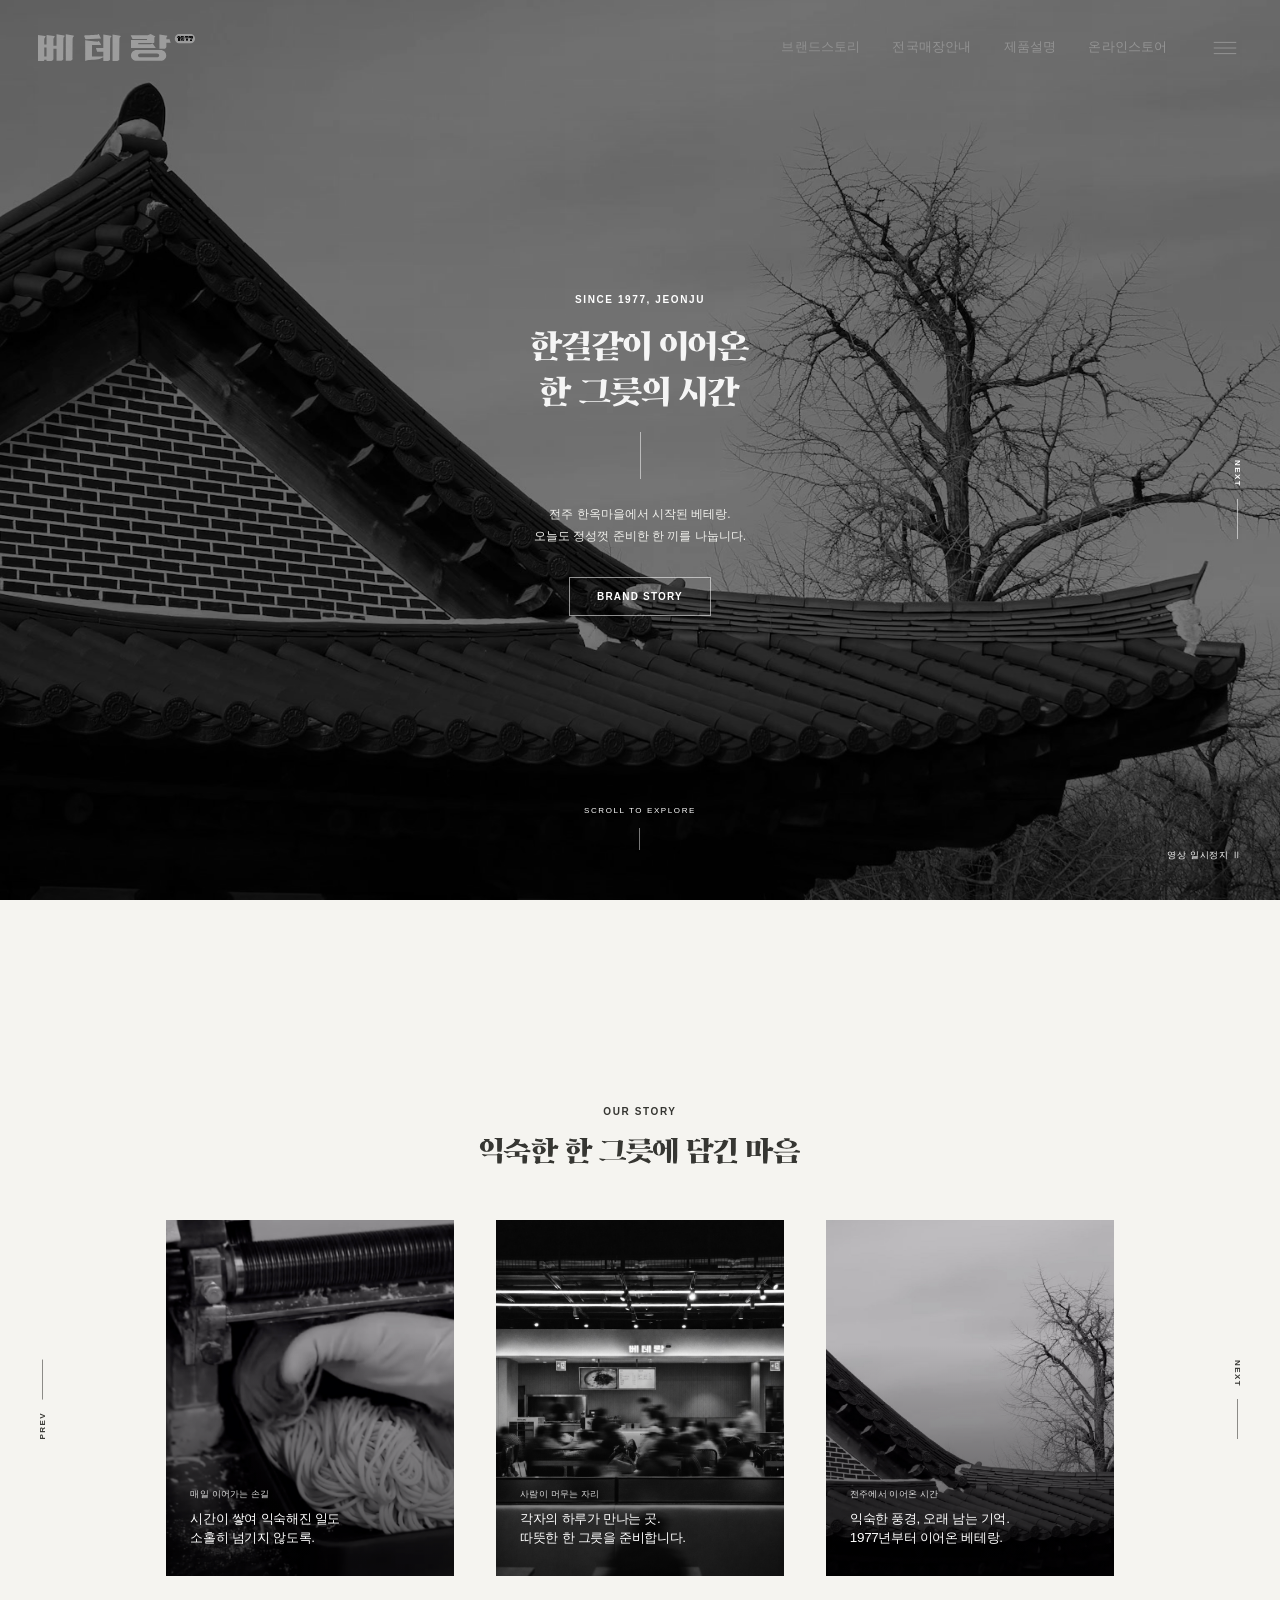
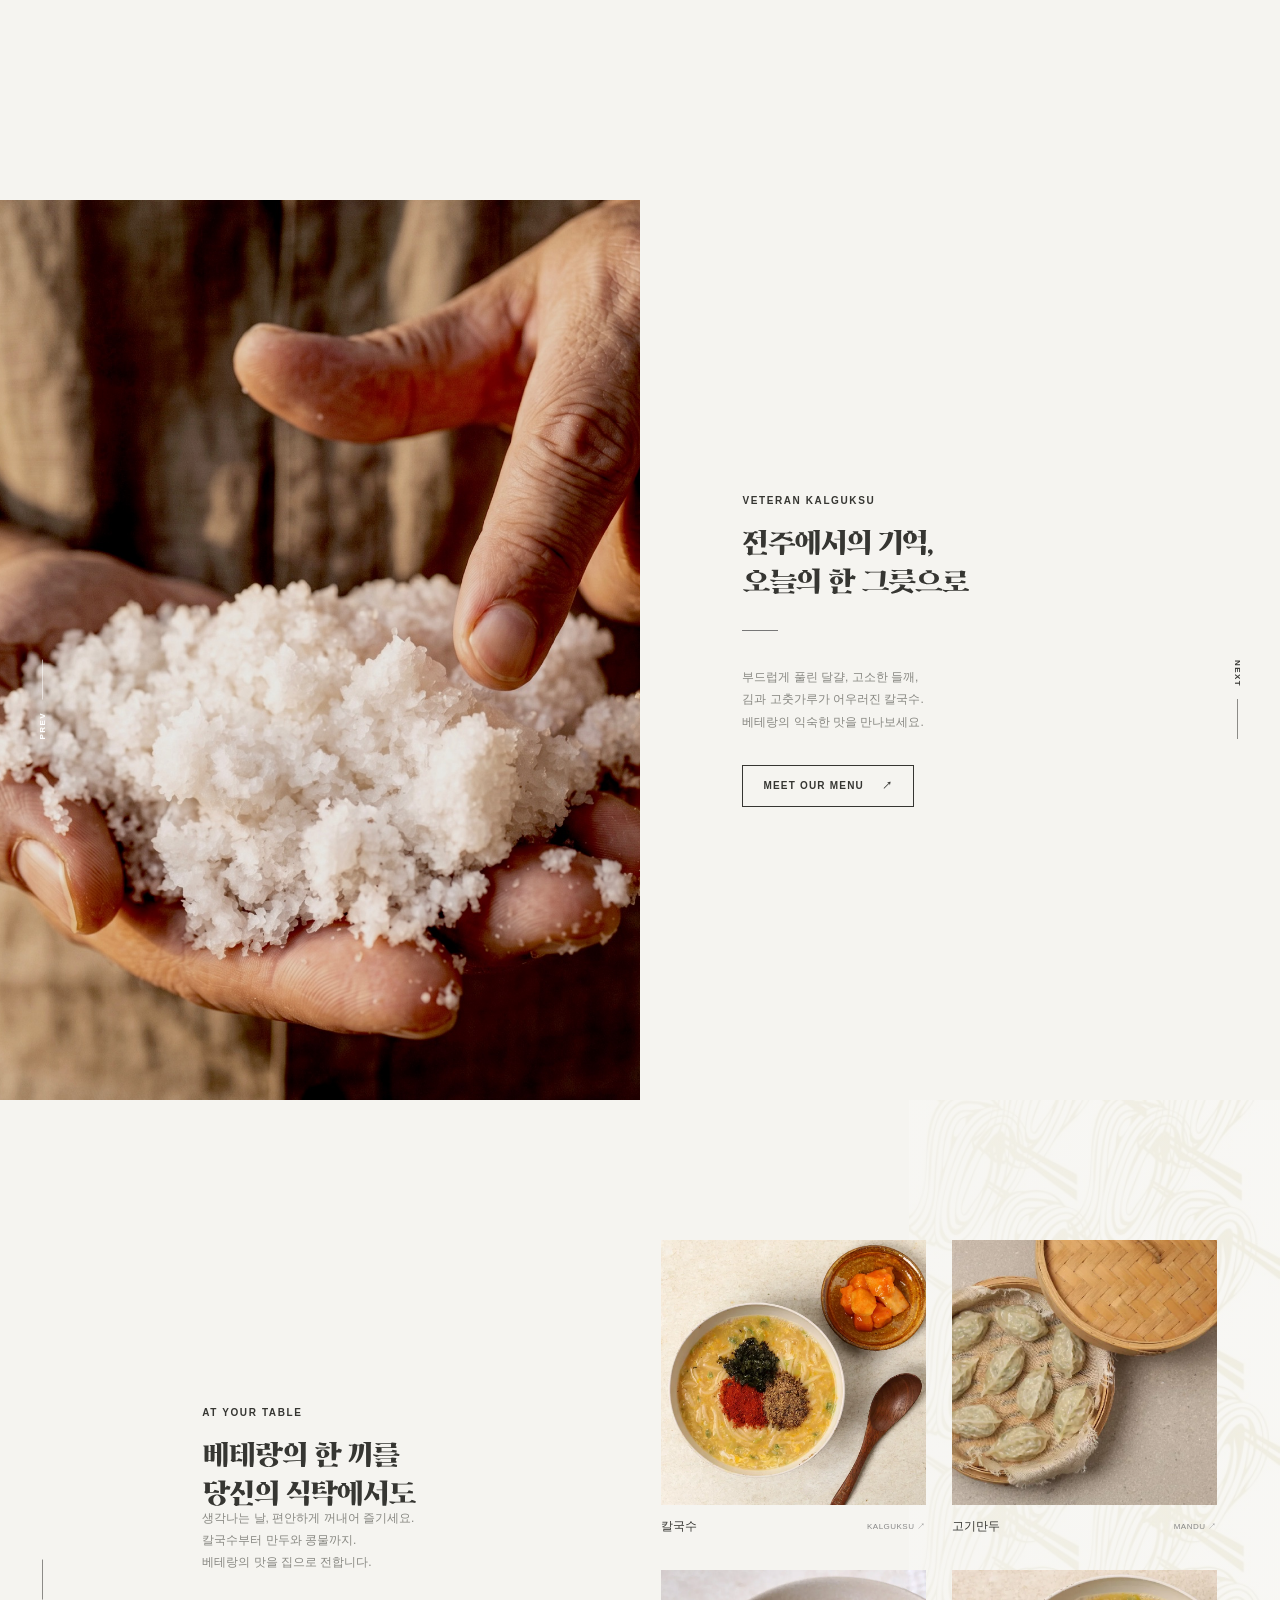
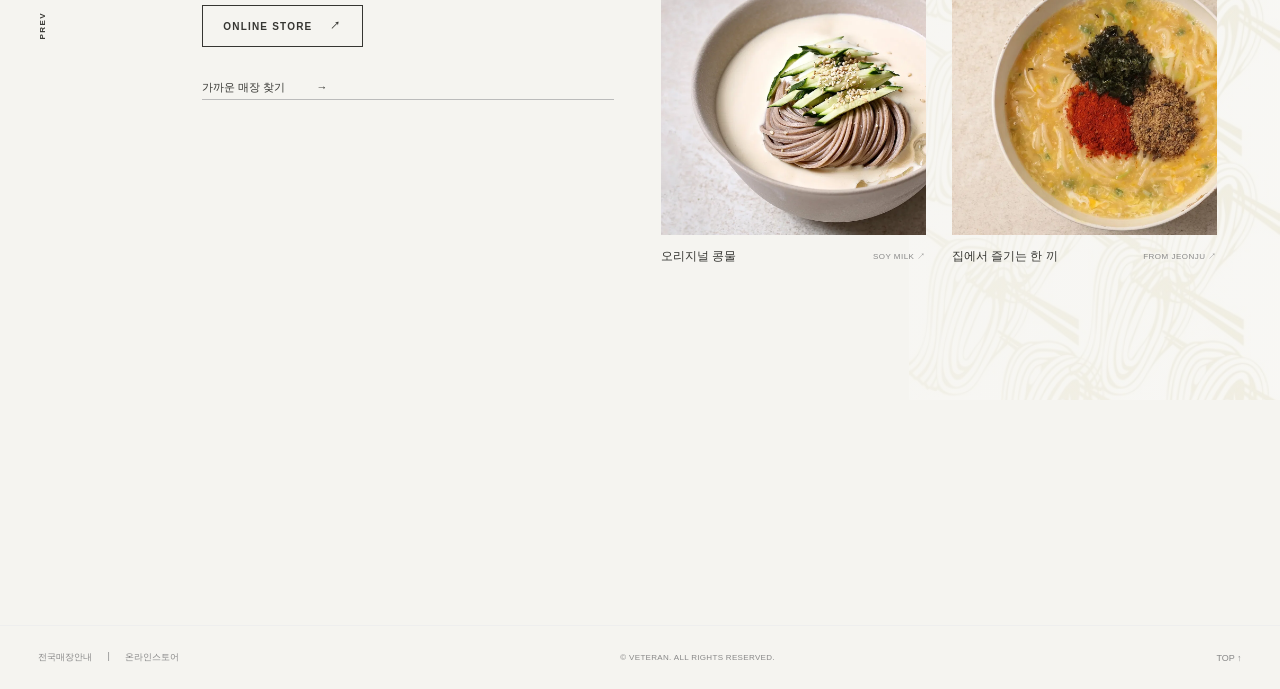
==== commit c8d69051: "Add files via upload" ====
--- a/index.html
+++ b/index.html
@@ -3,15 +3,17 @@
 <head>
   <meta charset="utf-8">
   <meta name="viewport" content="width=device-width, initial-scale=1">
+  <meta name="google-site-verification" content="uVC5kYrctwtIjH_dxAVDOQieRdYg2J3C3PXHkI6vCJc" />
+  <meta name="naver-site-verification" content="ea97ad7f828cf944c494004cc0ea4221c40d455b" />
   <meta name="description" content="1977년 전주에서 시작한 베테랑. 한결같이 준비하는 칼국수와 집에서도 만나는 베테랑의 한 끼.">
   <meta name="theme-color" content="#F5F4F0">
   <meta property="og:title" content="베테랑 · 1977년부터 이어온 한 그릇">
   <meta property="og:description" content="전주의 기억을 오늘의 식탁으로. 베테랑의 이야기, 음식, 매장을 만나보세요.">
   <meta property="og:type" content="website">
-  <meta property="og:url" content="https://veteran1977.github.io/">
+  <meta property="og:url" content="https://1977veteran.github.io/">
   <meta name="robots" content="index,follow">
-  <link rel="canonical" href="https://veteran1977.github.io/">
-  <meta property="og:image" content="https://veteran1977.github.io/assets/brand-still.jpg">
+  <link rel="canonical" href="https://1977veteran.github.io/">
+  <meta property="og:image" content="https://1977veteran.github.io/assets/brand-still.jpg">
   <meta property="og:image:width" content="1920">
   <meta property="og:image:height" content="1080">
   <title>베테랑 · 1977년부터 이어온 한 그릇</title>
